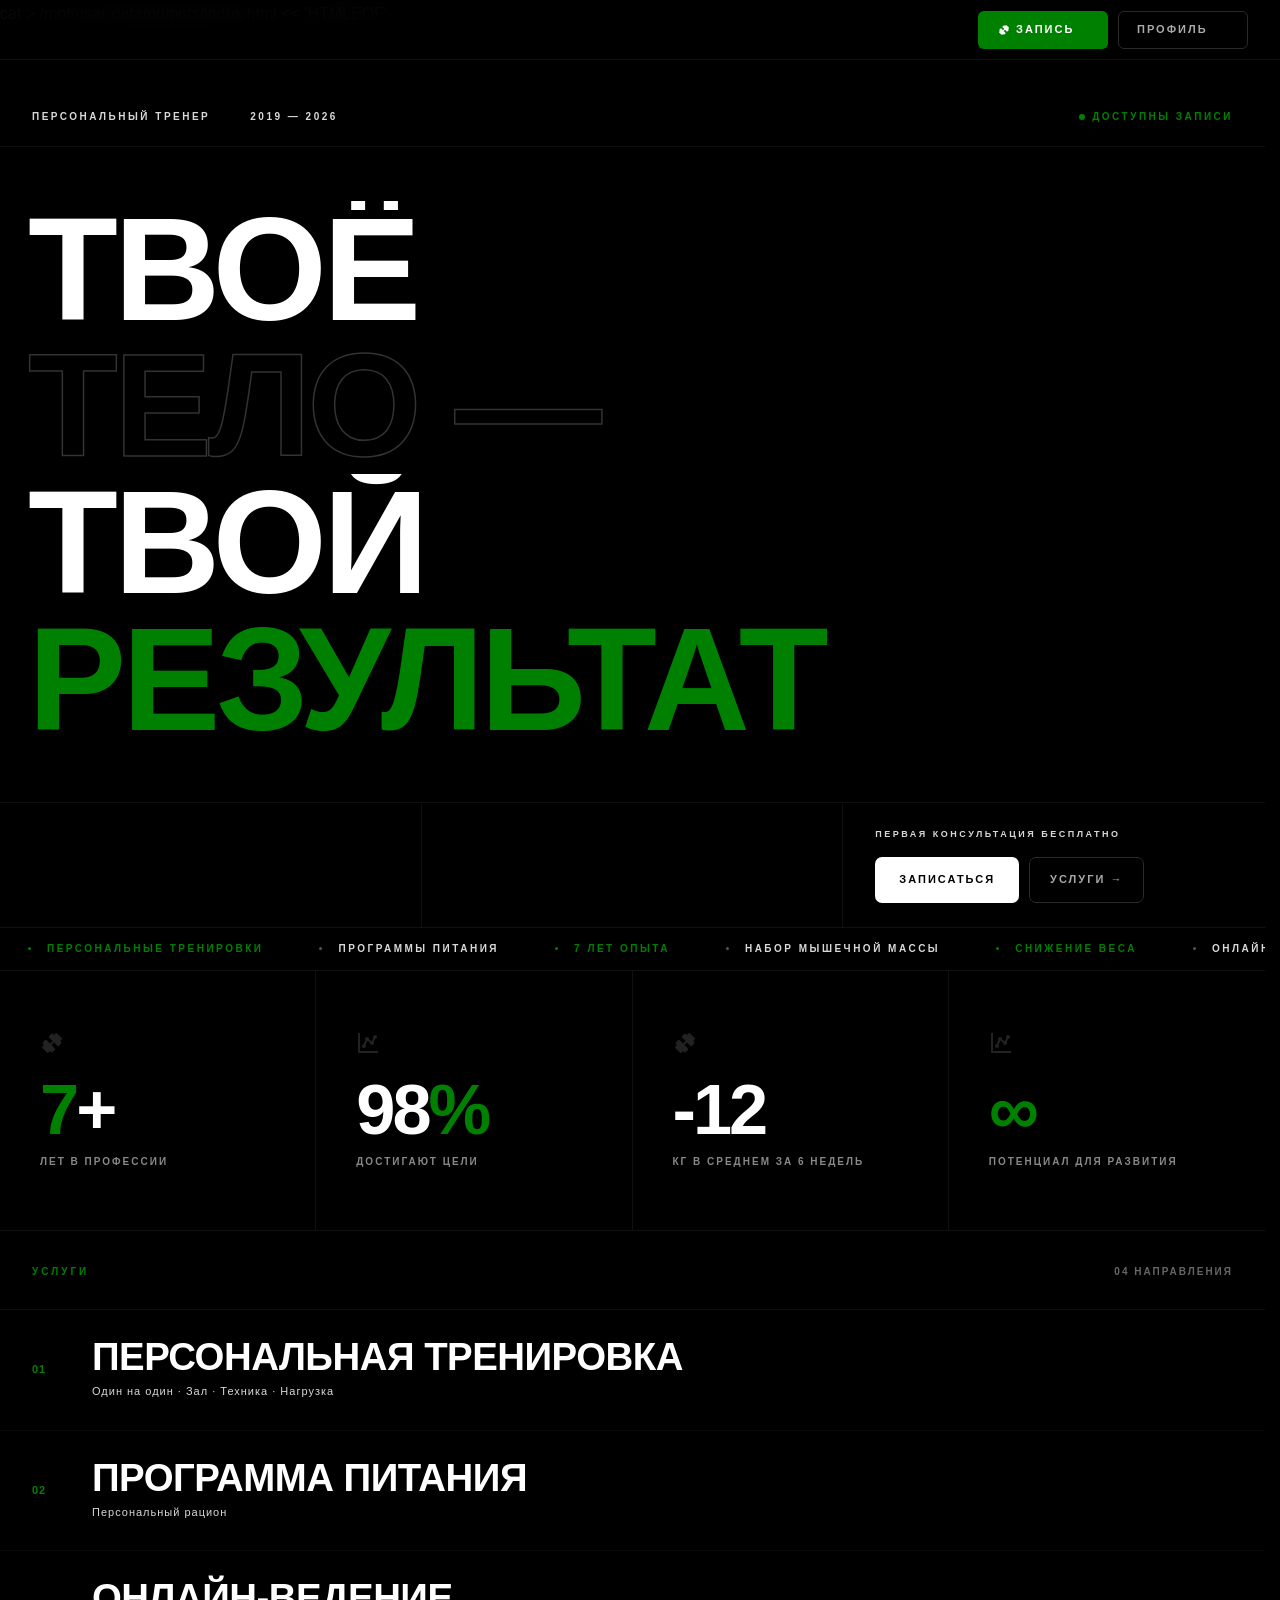
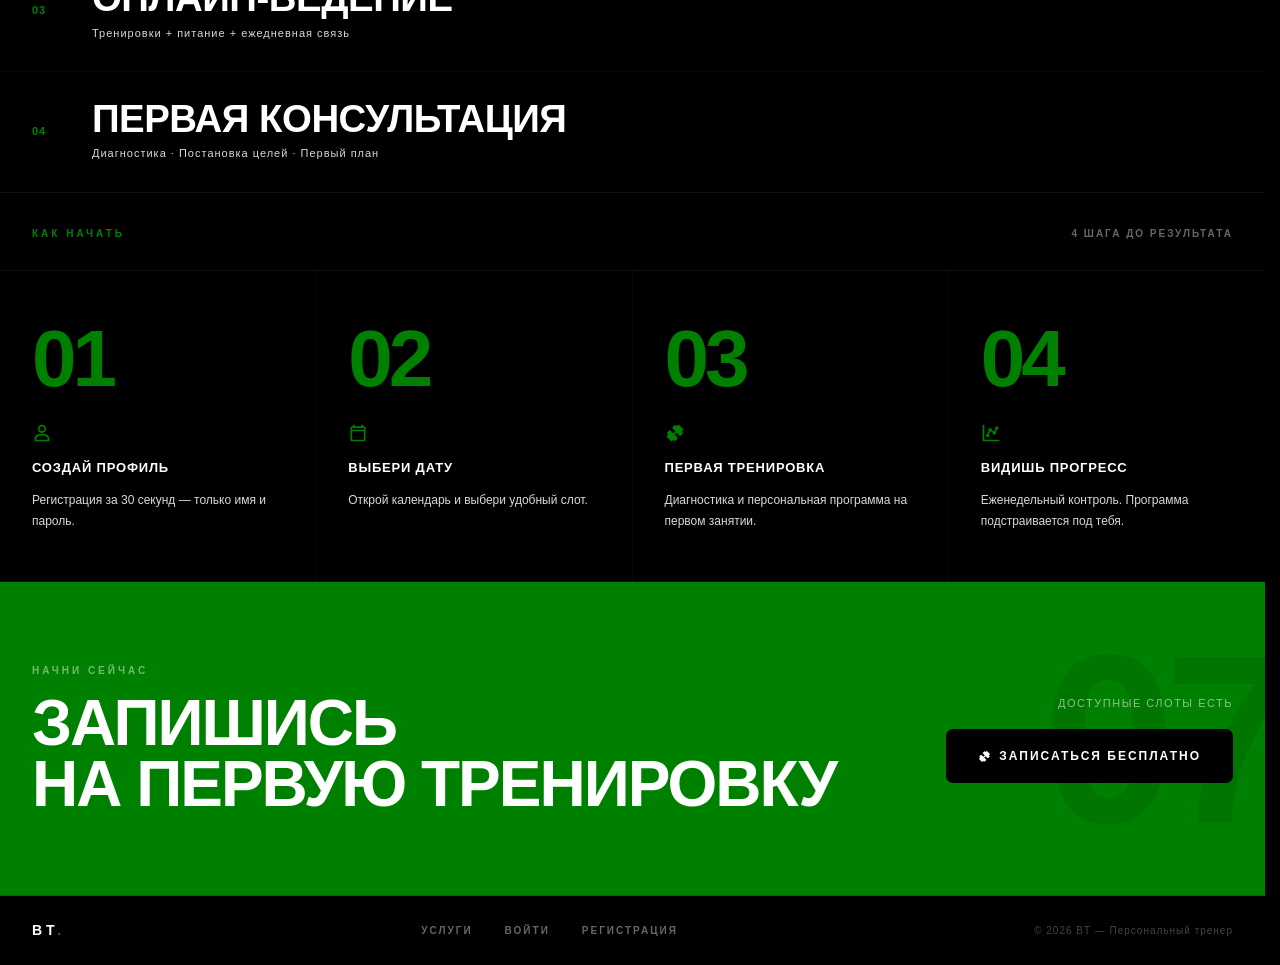
==== index.html @ 04f4135c "Add files via upload" ====
cat > /mnt/user-data/outputs/index.html << 'HTMLEOF'
<!DOCTYPE html>
<html lang="ru">
<head>
  <meta charset="UTF-8">
  <meta name="viewport" content="width=device-width, initial-scale=1.0">
  <title>BT — Персональный тренер</title>
  <link rel="stylesheet" href="./stylesmain.css">
  <style>
    *, *::before, *::after { box-sizing: border-box; margin: 0; padding: 0; }
    html { scroll-behavior: smooth; }
    body { background: #000; color: #fff; font-family: 'Heebo', sans-serif; overflow-x: hidden; cursor: default; }

    .rv { opacity: 0; transform: translateY(24px); transition: opacity .8s cubic-bezier(.16,1,.3,1), transform .8s cubic-bezier(.16,1,.3,1); }
    .rv.up { transform: translateY(0); opacity: 1; }
    .rv-d1 { transition-delay: .08s; } .rv-d2 { transition-delay: .16s; }
    .rv-d3 { transition-delay: .24s; } .rv-d4 { transition-delay: .32s; }
    .rv-d5 { transition-delay: .40s; }

    /* HEADER */
    .hdr { position: fixed; inset: 0 0 auto; z-index: 900; height: 60px; display: flex; align-items: center; justify-content: space-between; padding: 0 32px; border-bottom: 1px solid #111; background: rgba(0,0,0,.94); backdrop-filter: blur(20px); -webkit-backdrop-filter: blur(20px); }
    .hdr-logo img { display: block; }
    .hdr-logo-text { font-size: 17px; font-weight: 700; letter-spacing: 5px; text-transform: uppercase; color: #fff; }
    .hdr-logo-text span { color: #008000; }
    .hdr-right { display: flex; align-items: center; gap: 10px; }

    .header-record-button { display: inline-flex; align-items: center; gap: 6px; background: #008000; color: #fff; border: none; border-radius: 6px; padding: 0 20px; height: 38px; font-family: inherit; font-size: 11px; font-weight: 700; letter-spacing: 2px; text-transform: uppercase; cursor: pointer; transition: background .18s; }
    .header-record-button:hover { background: #005f00; }

    .header-profile-button { display: inline-flex; align-items: center; background: transparent; color: #aaa; border: 1px solid #2a2a2a; border-radius: 6px; padding: 0 18px; height: 38px; font-family: inherit; font-size: 11px; font-weight: 700; letter-spacing: 2px; text-transform: uppercase; cursor: pointer; transition: color .18s, border-color .18s; }
    .header-profile-button:hover { color: #fff; border-color: #555; }

    .auth-name { font-size: 11px; font-weight: 700; letter-spacing: 1.5px; text-transform: uppercase; color: #888; }

    /* HERO */
    .hero { min-height: 100vh; padding-top: 60px; display: flex; flex-direction: column; border-bottom: 1px solid #111; }
    .hero-meta { display: flex; justify-content: space-between; align-items: center; padding: 20px 32px; border-bottom: 1px solid #0e0e0e; }
    .hero-meta-left { display: flex; gap: 40px; }
    .meta-item { font-size: 10px; font-weight: 700; letter-spacing: 2.5px; text-transform: uppercase; color: #d8d8d8; }
    .meta-item.live { color: #008000; display: flex; align-items: center; gap: 7px; }
    .meta-item.live::before { content: ''; width: 6px; height: 6px; border-radius: 50%; background: #008000; animation: blink 2s infinite; }
    @keyframes blink { 0%,100%{opacity:1} 50%{opacity:.2} }

    .hero-title-block { flex: 1; display: flex; flex-direction: column; justify-content: center; padding: 0 28px; }
    .hero-title { font-size: clamp(64px, 11.5vw, 168px); font-weight: 700; text-transform: uppercase; line-height: .93; letter-spacing: -4px; }
    .hero-title .line { display: block; overflow: hidden; }
    .hero-title .word { display: inline-block; animation: slideUp .9s cubic-bezier(.16,1,.3,1) both; }
    .hero-title .word-2 { animation-delay: .08s; } .hero-title .word-3 { animation-delay: .16s; } .hero-title .word-4 { animation-delay: .24s; }
    @keyframes slideUp { from{transform:translateY(110%);opacity:0} to{transform:translateY(0);opacity:1} }
    .hero-title .green { color: #008000; }
    .hero-title .outline { -webkit-text-stroke: 1.5px #333; color: transparent; }

    .hero-bottom { display: grid; grid-template-columns: 1fr 1fr 1fr; border-top: 1px solid #0e0e0e; }
    .hb-cell { padding: 24px 32px; border-right: 1px solid #0e0e0e; }
    .hb-cell:last-child { border-right: none; }
    .hb-label { font-size: 9px; font-weight: 700; letter-spacing: 2.5px; text-transform: uppercase; color: #d8d8d8; margin-bottom: 8px; }
    .hb-value { font-size: 28px; font-weight: 700; color: #fff; letter-spacing: -1px; line-height: 1; }
    .hb-value.g { color: #008000; }
    .hb-cta { display: flex; align-items: center; gap: 10px; }
    .btn-big { display: inline-flex; align-items: center; gap: 8px; background: #fff; color: #000; border: none; border-radius: 7px; padding: 0 24px; height: 46px; font-family: inherit; font-size: 11px; font-weight: 700; letter-spacing: 2px; text-transform: uppercase; cursor: pointer; transition: background .15s, transform .15s; white-space: nowrap; }
    .btn-big:hover { background: #d8d8d8; transform: translateY(-2px); }
    .btn-ghost-sm { display: inline-flex; align-items: center; background: transparent; color: #aaa; border: 1px solid #2a2a2a; border-radius: 7px; padding: 0 20px; height: 46px; font-family: inherit; font-size: 11px; font-weight: 700; letter-spacing: 2px; text-transform: uppercase; cursor: pointer; transition: color .15s, border-color .15s; white-space: nowrap; }
    .btn-ghost-sm:hover { color: #fff; border-color: #555; }

    /* TICKER */
    .ticker { border-bottom: 1px solid #111; overflow: hidden; padding: 12px 0; background: #000; }
    .ticker-track { display: flex; width: max-content; animation: scroll 30s linear infinite; }
    @keyframes scroll { to { transform: translateX(-50%); } }
    .t-item { display: flex; align-items: center; gap: 16px; padding: 0 28px; font-size: 10px; font-weight: 700; letter-spacing: 2.5px; text-transform: uppercase; color: #d8d8d8; white-space: nowrap; }
    .t-item.hi { color: #008000; }
    .t-sep { width: 3px; height: 3px; border-radius: 50%; background: #555; }
    .t-item.hi .t-sep { background: #008000; }

    /* STATS */
    .stats-band { display: grid; grid-template-columns: repeat(4, 1fr); border-bottom: 1px solid #111; }
    .stat-cell { padding: 60px 40px; border-right: 1px solid #111; position: relative; overflow: hidden; transition: background .3s; }
    .stat-cell:last-child { border-right: none; }
    .stat-cell:hover { background: #060606; }
    .stat-cell::after { content: ''; position: absolute; bottom: 0; left: 0; right: 0; height: 2px; background: #008000; transform: scaleX(0); transform-origin: left; transition: transform .4s cubic-bezier(.16,1,.3,1); }
    .stat-cell:hover::after { transform: scaleX(1); }
    .s-icon { color: #222; margin-bottom: 20px; transition: color .3s; }
    .stat-cell:hover .s-icon { color: #008000; }
    .s-num { font-size: clamp(52px, 5.5vw, 80px); font-weight: 700; color: #fff; line-height: 1; letter-spacing: -3px; margin-bottom: 8px; }
    .s-num .g { color: #008000; }
    /* ФИХ: было #2a2a2a — невидимо на чёрном */
    .s-label { font-size: 10px; font-weight: 700; letter-spacing: 2px; text-transform: uppercase; color: #888; }

    /* SERVICES */
    .svc-section { border-bottom: 1px solid #111; }
    .svc-header { display: flex; justify-content: space-between; align-items: center; padding: 32px 32px 28px; border-bottom: 1px solid #0e0e0e; }
    .label-tag { font-size: 10px; font-weight: 700; letter-spacing: 3px; text-transform: uppercase; color: #008000; }
    /* ФИХ: было #1e1e1e — невидимо */
    .label-count { font-size: 10px; font-weight: 700; letter-spacing: 2px; text-transform: uppercase; color: #666; }

    .svc-row { display: grid; grid-template-columns: 60px 1fr auto; align-items: center; padding: 0 32px; border-bottom: 1px solid #080808; cursor: default; transition: background .2s; position: relative; overflow: hidden; }
    .svc-row::before { content: ''; position: absolute; left: 0; top: 0; bottom: 0; width: 2px; background: #008000; transform: scaleY(0); transition: transform .3s cubic-bezier(.16,1,.3,1); }
    .svc-row:hover { background: #050505; }
    .svc-row:hover::before { transform: scaleY(1); }
    .svc-row:last-child { border-bottom: none; }
    .svc-n { font-size: 11px; font-weight: 700; color: #008000; letter-spacing: 1px; padding: 28px 0; }
    .svc-title-wrap { padding: 28px 32px 28px 0; }
    .svc-title { font-size: clamp(22px, 3vw, 42px); font-weight: 700; text-transform: uppercase; letter-spacing: -0.5px; line-height: 1; margin-bottom: 6px; transition: color .2s; color: #fff; }
    .svc-row:hover .svc-title { color: #fff; }
    .svc-sub { font-size: 11px; color: #d8d8d8; letter-spacing: 1px; }
    .svc-price-col { text-align: right; white-space: nowrap; }
    .svc-price-val { font-size: 18px; font-weight: 700; color: #fff; letter-spacing: -0.5px; display: block; margin-bottom: 3px; }
    /* ФИХ: было #252525 — невидимо */
    .svc-price-per { font-size: 10px; color: #666; letter-spacing: 1px; text-transform: uppercase; }

    /* PROGRESS */
    .prog-section { display: grid; grid-template-columns: 1fr 1fr; border-bottom: 1px solid #111; min-height: 480px; }
    .prog-left { padding: 64px 32px; border-right: 1px solid #111; display: flex; flex-direction: column; justify-content: space-between; }
    .prog-right { padding: 64px 32px; display: flex; flex-direction: column; justify-content: center; }
    .big-h { font-size: clamp(48px, 6vw, 90px); font-weight: 700; text-transform: uppercase; line-height: .95; letter-spacing: -3px; }
    .big-h .g { color: #008000; }
    /* ФИХ: было #2e2e2e — невидимо */
    .prog-desc { font-size: 12px; color: #888; line-height: 1.9; max-width: 300px; letter-spacing: .3px; }
    .pbar { padding: 18px 0; border-bottom: 1px solid #0e0e0e; }
    .pbar:first-child { border-top: 1px solid #0e0e0e; }
    .pbar-top { display: flex; justify-content: space-between; align-items: baseline; margin-bottom: 10px; }
    /* ФИХ: было #333 — почти невидимо */
    .pbar-name { font-size: 11px; font-weight: 700; text-transform: uppercase; letter-spacing: 1.5px; color: #aaa; }
    .pbar-pct { font-size: 13px; font-weight: 700; color: #008000; letter-spacing: -0.5px; }
    .pbar-track { height: 2px; background: #1a1a1a; }
    .pbar-fill { height: 100%; width: 0; background: #008000; transition: width 1.6s cubic-bezier(.16,1,.3,1); }

    /* PROCESS */
    .proc-section { border-bottom: 1px solid #111; }
    .proc-header { padding: 32px 32px 28px; border-bottom: 1px solid #0e0e0e; display: flex; justify-content: space-between; align-items: center; }
    .proc-steps { display: grid; grid-template-columns: repeat(4, 1fr); }
    .proc-cell { padding: 48px 32px; border-right: 1px solid #080808; position: relative; transition: background .25s; }
    .proc-cell:last-child { border-right: none; }
    .proc-cell:hover { background: #050505; }
    .proc-cell::before { content: ''; position: absolute; top: 0; left: 0; right: 0; height: 2px; background: #008000; transform: scaleX(0); transform-origin: left; transition: transform .3s; }
    .proc-cell:hover::before { transform: scaleX(1); }
    .proc-n { font-size: 80px; font-weight: 700; color: #008000; line-height: 1; letter-spacing: -4px; margin-bottom: 24px; transition: color .3s; }
    .proc-cell:hover .proc-n { color: #111; }
    .proc-ico { color: #008000; margin-bottom: 14px; }
    .proc-name { font-size: 13px; font-weight: 700; text-transform: uppercase; letter-spacing: .8px; margin-bottom: 10px; color: #fff; }
    /* ФИХ: было #d8d8d8 — оставляем, это нормально */
    .proc-desc { font-size: 12px; color: #d8d8d8; line-height: 1.8; }

    /* CTA */
    .cta-band { background: #008000; padding: 80px 32px; display: flex; align-items: center; justify-content: space-between; gap: 40px; border-bottom: 1px solid #006800; position: relative; overflow: hidden; }
    .cta-band::before { content: '07'; position: absolute; right: -20px; top: 50%; transform: translateY(-50%); font-size: 240px; font-weight: 700; color: rgba(0,0,0,.08); letter-spacing: -12px; line-height: 1; pointer-events: none; user-select: none; }
    .cta-tag { font-size: 10px; font-weight: 700; letter-spacing: 3px; text-transform: uppercase; color: rgba(255,255,255,.45); margin-bottom: 14px; }
    .cta-h { font-size: clamp(36px, 5vw, 68px); font-weight: 700; text-transform: uppercase; line-height: .95; letter-spacing: -2px; color: #fff; }
    .cta-right-area { display: flex; flex-direction: column; align-items: flex-end; gap: 16px; flex-shrink: 0; position: relative; z-index: 1; }
    .cta-note { font-size: 11px; color: rgba(255,255,255,.55); text-transform: uppercase; letter-spacing: 1.5px; }
    .btn-cta { display: inline-flex; align-items: center; gap: 8px; background: #000; color: #fff; border: none; border-radius: 7px; padding: 0 32px; height: 54px; font-family: inherit; font-size: 12px; font-weight: 700; letter-spacing: 2px; text-transform: uppercase; cursor: pointer; transition: background .18s, transform .15s; white-space: nowrap; }
    .btn-cta:hover { background: #111; transform: translateY(-2px); }

    /* FOOTER */
    .footer { display: flex; align-items: center; justify-content: space-between; padding: 22px 32px; }
    .footer-logo { font-size: 14px; font-weight: 700; letter-spacing: 4px; text-transform: uppercase; color: #fff; }
    .footer-logo span { color: #008000; }
    .footer-links { display: flex; gap: 32px; }
    /* ФИХ: было #1e1e1e — невидимо */
    .footer-links a { font-size: 10px; font-weight: 700; letter-spacing: 2px; text-transform: uppercase; color: #666; text-decoration: none; transition: color .18s; }
    .footer-links a:hover { color: #fff; }
    /* ФИХ: было #1a1a1a — невидимо */
    .footer-copy { font-size: 10px; color: #444; letter-spacing: 1px; }

    /* RESPONSIVE */
    @media (max-width: 900px) {
      .hero-title { letter-spacing: -2px; }
      .stats-band { grid-template-columns: 1fr 1fr; }
      .stat-cell:nth-child(2) { border-right: none; }
      .stat-cell:nth-child(3) { border-top: 1px solid #111; }
      .stat-cell:nth-child(4) { border-top: 1px solid #111; border-right: none; }
      .prog-section { grid-template-columns: 1fr; }
      .prog-left { border-right: none; border-bottom: 1px solid #111; }
      .proc-steps { grid-template-columns: 1fr 1fr; }
      .proc-cell:nth-child(2) { border-right: none; }
      .proc-cell:nth-child(3) { border-top: 1px solid #080808; }
      .proc-cell:nth-child(4) { border-top: 1px solid #080808; border-right: none; }
      .cta-band { flex-direction: column; align-items: flex-start; }
      .cta-right-area { align-items: flex-start; }
      .hero-bottom { grid-template-columns: 1fr 1fr; }
      .hb-cell:nth-child(3) { grid-column: 1/-1; border-top: 1px solid #0e0e0e; border-right: none; }
    }
    @media (max-width: 580px) {
      .hdr { padding: 0 16px; }
      .hero-meta { padding: 14px 16px; }
      .hero-meta-left { gap: 16px; }
      .hero-title-block { padding: 0 16px; }
      .hb-cell { padding: 20px 16px; }
      .stats-band { grid-template-columns: 1fr 1fr; }
      .svc-header, .proc-header { padding: 20px 16px; }
      .svc-row { padding: 0 16px; }
      .svc-price-col { display: none; }
      .proc-steps { grid-template-columns: 1fr; }
      .proc-cell { border-right: none; border-top: 1px solid #080808; }
      .cta-band { padding: 48px 16px; }
      .footer { flex-direction: column; gap: 16px; text-align: center; padding: 20px 16px; }
      .footer-links { display: none; }
    }
  </style>
</head>
<body>

  <!-- ШАПКА -->
  <header class="hdr">
    <a class="hdr-logo" href="/">
      <img src="./images/Header-logo-bt.png.png" alt="BT" width="120" height="22" loading="lazy"
        onerror="this.style.display='none';this.nextSibling.style.display='block'">
      <span class="hdr-logo-text" style="display:none">BT<span>.</span></span>
    </a>
    <div class="hdr-right">
      <button class="header-record-button" type="button">
        <svg xmlns="http://www.w3.org/2000/svg" width="12" height="12" fill="currentColor" viewBox="0 0 24 24">
          <path d="M16.91 2.29a.996.996 0 0 0-1.41 0l-1.59 1.59-1.09-1.09a.996.996 0 0 0-1.41 0l-2.3 2.3c-.19.19-.29.44-.29.71s.11.52.29.71L12.6 10l-2.59 2.59L6.52 9.1a.996.996 0 0 0-1.41 0l-2.3 2.3a.996.996 0 0 0 0 1.41L3.9 13.9l-1.59 1.59a.996.996 0 0 0 0 1.41l4.8 4.8c.2.2.45.29.71.29s.51-.1.71-.29l1.59-1.59 1.09 1.09c.2.2.45.29.71.29s.51-.1.71-.29l2.3-2.3c.19-.19.29-.44.29-.71s-.11-.52-.29-.71l-3.49-3.49 2.59-2.59 3.49 3.49c.2.2.45.29.71.29s.51-.1.71-.29l2.3-2.3a.996.996 0 0 0 0-1.41l-1.09-1.09 1.59-1.59a.996.996 0 0 0 0-1.41l-4.8-4.8Z"/>
        </svg>
        Запись
      </button>
      <div id="authArea"></div>
    </div>
  </header>

  <!-- HERO -->
  <section class="hero">
    <div class="hero-meta">
      <div class="hero-meta-left">
        <div class="meta-item">Персональный тренер</div>
        <div class="meta-item">2019 — 2026</div>
      </div>
      <div class="meta-item live">Доступны записи</div>
    </div>
    <div class="hero-title-block">
      <h1 class="hero-title">
        <span class="line"><span class="word">Твоё</span></span>
        <span class="line"><span class="word word-2 outline">тело —</span></span>
        <span class="line"><span class="word word-3">твой</span></span>
        <span class="line"><span class="word word-4 green">результат</span></span>
      </h1>
    </div>
    <div class="hero-bottom">
      <div class="hb-cell rv rv-d1">
        <div class="hb-label"></div>
        <div class="hb-value g"></div>
      </div>
      <div class="hb-cell rv rv-d2">
        <div class="hb-label"></div>
        <div class="hb-value"></div>
      </div>
      <div class="hb-cell rv rv-d3">
        <div class="hb-label hb-cta" style="margin-bottom:14px">Первая консультация бесплатно</div>
        <div class="hb-cta">
          <button class="btn-big" onclick="document.querySelector('.header-record-button').click()">Записаться</button>
          <button class="btn-ghost-sm" onclick="document.getElementById('svc').scrollIntoView({behavior:'smooth'})">Услуги →</button>
        </div>
      </div>
    </div>
  </section>

  <!-- TICKER -->
  <div class="ticker">
    <div class="ticker-track">
      <div class="t-item hi"><span class="t-sep"></span>Персональные тренировки</div>
      <div class="t-item"><span class="t-sep"></span>Программы питания</div>
      <div class="t-item hi"><span class="t-sep"></span>7 лет опыта</div>
      <div class="t-item"><span class="t-sep"></span>Набор мышечной массы</div>
      <div class="t-item hi"><span class="t-sep"></span>Снижение веса</div>
      <div class="t-item"><span class="t-sep"></span>Онлайн-ведение</div>
      <div class="t-item hi"><span class="t-sep"></span>300+ клиентов</div>
      <div class="t-item"><span class="t-sep"></span>Силовые тренировки</div>
      <div class="t-item hi"><span class="t-sep"></span>Кардио</div>
      <div class="t-item"><span class="t-sep"></span>Контроль питания</div>
      <div class="t-item hi"><span class="t-sep"></span>Персональные тренировки</div>
      <div class="t-item"><span class="t-sep"></span>Программы питания</div>
      <div class="t-item hi"><span class="t-sep"></span>7 лет опыта</div>
      <div class="t-item"><span class="t-sep"></span>Набор мышечной массы</div>
      <div class="t-item hi"><span class="t-sep"></span>Снижение веса</div>
      <div class="t-item"><span class="t-sep"></span>Онлайн-ведение</div>
      <div class="t-item hi"><span class="t-sep"></span>300+ клиентов</div>
      <div class="t-item"><span class="t-sep"></span>Силовые тренировки</div>
      <div class="t-item hi"><span class="t-sep"></span>Кардио</div>
      <div class="t-item"><span class="t-sep"></span>Контроль питания</div>
    </div>
  </div>

  <!-- СТАТИСТИКА -->
  <div class="stats-band">
    <div class="stat-cell rv rv-d1">
      <div class="s-icon">
        <svg xmlns="http://www.w3.org/2000/svg" width="24" height="24" fill="currentColor" viewBox="0 0 24 24">
          <path d="M16.91 2.29a.996.996 0 0 0-1.41 0l-1.59 1.59-1.09-1.09a.996.996 0 0 0-1.41 0l-2.3 2.3c-.19.19-.29.44-.29.71s.11.52.29.71L12.6 10l-2.59 2.59L6.52 9.1a.996.996 0 0 0-1.41 0l-2.3 2.3a.996.996 0 0 0 0 1.41L3.9 13.9l-1.59 1.59a.996.996 0 0 0 0 1.41l4.8 4.8c.2.2.45.29.71.29s.51-.1.71-.29l1.59-1.59 1.09 1.09c.2.2.45.29.71.29s.51-.1.71-.29l2.3-2.3c.19-.19.29-.44.29-.71s-.11-.52-.29-.71l-3.49-3.49 2.59-2.59 3.49 3.49c.2.2.45.29.71.29s.51-.1.71-.29l2.3-2.3a.996.996 0 0 0 0-1.41l-1.09-1.09 1.59-1.59a.996.996 0 0 0 0-1.41l-4.8-4.8Z"/>
        </svg>
      </div>
      <div class="s-num"><span class="g">7</span>+</div>
      <div class="s-label">Лет в профессии</div>
    </div>
    <div class="stat-cell rv rv-d2">
      <div class="s-icon">
        <svg xmlns="http://www.w3.org/2000/svg" width="24" height="24" fill="currentColor" viewBox="0 0 24 24">
          <path d="M4 2H2v19c0 .55.45 1 1 1h19v-2H4z"/><path d="M8 17c1.1 0 2-.9 2-2 0-.47-.17-.9-.45-1.25l1.62-3.77c.19-.02.38-.06.56-.12l2.31 1.84c-.01.1-.03.19-.03.3 0 1.1.9 2 2 2s2-.9 2-2c0-.41-.12-.78-.33-1.1l1.46-2.91c1.04-.07 1.88-.93 1.88-1.99s-.9-2-2-2-2 .9-2 2c0 .41.12.78.33 1.1l-1.46 2.91c-.21.01-.41.05-.6.13L12.98 8.3c.01-.1.03-.19.03-.3 0-1.1-.9-2-2-2s-2 .9-2 2c0 .42.13.81.36 1.13l-1.67 3.9c-.95.15-1.68.97-1.68 1.97 0 1.1.9 2 2 2Z"/>
        </svg>
      </div>
      <div class="s-num">98<span class="g">%</span></div>
      <div class="s-label">достигают цели</div>
    </div>
    <div class="stat-cell rv rv-d3">
      <div class="s-icon">
        <svg xmlns="http://www.w3.org/2000/svg" width="24" height="24" fill="currentColor" viewBox="0 0 24 24">
          <path d="M16.91 2.29a.996.996 0 0 0-1.41 0l-1.59 1.59-1.09-1.09a.996.996 0 0 0-1.41 0l-2.3 2.3c-.19.19-.29.44-.29.71s.11.52.29.71L12.6 10l-2.59 2.59L6.52 9.1a.996.996 0 0 0-1.41 0l-2.3 2.3a.996.996 0 0 0 0 1.41L3.9 13.9l-1.59 1.59a.996.996 0 0 0 0 1.41l4.8 4.8c.2.2.45.29.71.29s.51-.1.71-.29l1.59-1.59 1.09 1.09c.2.2.45.29.71.29s.51-.1.71-.29l2.3-2.3c.19-.19.29-.44.29-.71s-.11-.52-.29-.71l-3.49-3.49 2.59-2.59 3.49 3.49c.2.2.45.29.71.29s.51-.1.71-.29l2.3-2.3a.996.996 0 0 0 0-1.41l-1.09-1.09 1.59-1.59a.996.996 0 0 0 0-1.41l-4.8-4.8Z"/>
        </svg>
      </div>
      <div class="s-num">-12<span class="g"></span></div>
      <div class="s-label">кг в среднем за 6 недель</div>
    </div>
    <div class="stat-cell rv rv-d4">
      <div class="s-icon">
        <svg xmlns="http://www.w3.org/2000/svg" width="24" height="24" fill="currentColor" viewBox="0 0 24 24">
          <path d="M4 2H2v19c0 .55.45 1 1 1h19v-2H4z"/><path d="M8 17c1.1 0 2-.9 2-2 0-.47-.17-.9-.45-1.25l1.62-3.77c.19-.02.38-.06.56-.12l2.31 1.84c-.01.1-.03.19-.03.3 0 1.1.9 2 2 2s2-.9 2-2c0-.41-.12-.78-.33-1.1l1.46-2.91c1.04-.07 1.88-.93 1.88-1.99s-.9-2-2-2-2 .9-2 2c0 .41.12.78.33 1.1l-1.46 2.91c-.21.01-.41.05-.6.13L12.98 8.3c.01-.1.03-.19.03-.3 0-1.1-.9-2-2-2s-2 .9-2 2c0 .42.13.81.36 1.13l-1.67 3.9c-.95.15-1.68.97-1.68 1.97 0 1.1.9 2 2 2Z"/>
        </svg>
      </div>
      <div class="s-num"><span class="g">∞</span></div>
      <div class="s-label">потенциал для развития</div>
    </div>
  </div>

  <!-- УСЛУГИ -->
  <section class="svc-section" id="svc">
    <div class="svc-header">
      <div class="label-tag">Услуги</div>
      <div class="label-count">04 направления</div>
    </div>
    <div class="svc-row rv rv-d1">
      <div class="svc-n">01</div>
      <div class="svc-title-wrap">
        <div class="svc-title">Персональная тренировка</div>
        <div class="svc-sub">Один на один · Зал · Техника · Нагрузка</div>
      </div>
      <div class="svc-price-col">
        <span class="svc-price-val"></span>
        <span class="svc-price-per"></span>
      </div>
    </div>
    <div class="svc-row rv rv-d2">
      <div class="svc-n">02</div>
      <div class="svc-title-wrap">
        <div class="svc-title">Программа питания</div>
        <div class="svc-sub">Персональный рацион</div>
      </div>
      <div class="svc-price-col">
        <span class="svc-price-val"></span>
        <span class="svc-price-per"></span>
      </div>
    </div>
    <div class="svc-row rv rv-d3">
      <div class="svc-n">03</div>
      <div class="svc-title-wrap">
        <div class="svc-title">Онлайн-ведение</div>
        <div class="svc-sub">Тренировки + питание + ежедневная связь</div>
      </div>
      <div class="svc-price-col">
        <span class="svc-price-val"></span>
        <span class="svc-price-per"></span>
      </div>
    </div>
    <div class="svc-row rv rv-d4">
      <div class="svc-n">04</div>
      <div class="svc-title-wrap">
        <div class="svc-title">Первая консультация</div>
        <div class="svc-sub">Диагностика · Постановка целей · Первый план</div>
      </div>
      <div class="svc-price-col">
        <span class="svc-price-val" style="color:#008000"></span>
        <span class="svc-price-per"></span>
      </div>
    </div>
  </section>

  <!-- ПРОЦЕСС -->
  <section class="proc-section">
    <div class="proc-header">
      <div class="label-tag">Как начать</div>
      <div class="label-count">4 шага до результата</div>
    </div>
    <div class="proc-steps">
      <div class="proc-cell rv rv-d1">
        <div class="proc-n">01</div>
        <div class="proc-ico">
          <svg xmlns="http://www.w3.org/2000/svg" width="20" height="20" fill="currentColor" viewBox="0 0 24 24">
            <path d="M12 12c2.76 0 5-2.24 5-5s-2.24-5-5-5-5 2.24-5 5 2.24 5 5 5m0-8c1.65 0 3 1.35 3 3s-1.35 3-3 3-3-1.35-3-3 1.35-3 3-3M4 22h16c.55 0 1-.45 1-1v-1c0-3.86-3.14-7-7-7h-4c-3.86 0-7 3.14-7 7v1c0 .55.45 1 1 1m6-7h4c2.76 0 5 2.24 5 5H5c0-2.76 2.24-5 5-5"/>
          </svg>
        </div>
        <div class="proc-name">Создай профиль</div>
        <div class="proc-desc">Регистрация за 30 секунд — только имя и пароль.</div>
      </div>
      <div class="proc-cell rv rv-d2">
        <div class="proc-n">02</div>
        <div class="proc-ico">
          <svg xmlns="http://www.w3.org/2000/svg" width="20" height="20" fill="currentColor" viewBox="0 0 24 24">
            <path d="M19 4h-1V2h-2v2H8V2H6v2H5C3.9 4 3 4.9 3 6v14c0 1.1.9 2 2 2h14c1.1 0 2-.9 2-2V6c0-1.1-.9-2-2-2m0 16H5V10h14zm0-12H5V6h14z"/>
          </svg>
        </div>
        <div class="proc-name">Выбери дату</div>
        <div class="proc-desc">Открой календарь и выбери удобный слот.</div>
      </div>
      <div class="proc-cell rv rv-d3">
        <div class="proc-n">03</div>
        <div class="proc-ico">
          <svg xmlns="http://www.w3.org/2000/svg" width="20" height="20" fill="currentColor" viewBox="0 0 24 24">
            <path d="M16.91 2.29a.996.996 0 0 0-1.41 0l-1.59 1.59-1.09-1.09a.996.996 0 0 0-1.41 0l-2.3 2.3c-.19.19-.29.44-.29.71s.11.52.29.71L12.6 10l-2.59 2.59L6.52 9.1a.996.996 0 0 0-1.41 0l-2.3 2.3a.996.996 0 0 0 0 1.41L3.9 13.9l-1.59 1.59a.996.996 0 0 0 0 1.41l4.8 4.8c.2.2.45.29.71.29s.51-.1.71-.29l1.59-1.59 1.09 1.09c.2.2.45.29.71.29s.51-.1.71-.29l2.3-2.3c.19-.19.29-.44.29-.71s-.11-.52-.29-.71l-3.49-3.49 2.59-2.59 3.49 3.49c.2.2.45.29.71.29s.51-.1.71-.29l2.3-2.3a.996.996 0 0 0 0-1.41l-1.09-1.09 1.59-1.59a.996.996 0 0 0 0-1.41l-4.8-4.8Z"/>
          </svg>
        </div>
        <div class="proc-name">Первая тренировка</div>
        <div class="proc-desc">Диагностика и персональная программа на первом занятии.</div>
      </div>
      <div class="proc-cell rv rv-d4">
        <div class="proc-n">04</div>
        <div class="proc-ico">
          <svg xmlns="http://www.w3.org/2000/svg" width="20" height="20" fill="currentColor" viewBox="0 0 24 24">
            <path d="M4 2H2v19c0 .55.45 1 1 1h19v-2H4z"/><path d="M8 17c1.1 0 2-.9 2-2 0-.47-.17-.9-.45-1.25l1.62-3.77c.19-.02.38-.06.56-.12l2.31 1.84c-.01.1-.03.19-.03.3 0 1.1.9 2 2 2s2-.9 2-2c0-.41-.12-.78-.33-1.1l1.46-2.91c1.04-.07 1.88-.93 1.88-1.99s-.9-2-2-2-2 .9-2 2c0 .41.12.78.33 1.1l-1.46 2.91c-.21.01-.41.05-.6.13L12.98 8.3c.01-.1.03-.19.03-.3 0-1.1-.9-2-2-2s-2 .9-2 2c0 .42.13.81.36 1.13l-1.67 3.9c-.95.15-1.68.97-1.68 1.97 0 1.1.9 2 2 2Z"/>
          </svg>
        </div>
        <div class="proc-name">Видишь прогресс</div>
        <div class="proc-desc">Еженедельный контроль. Программа подстраивается под тебя.</div>
      </div>
    </div>
  </section>

  <!-- CTA -->
  <div class="cta-band rv">
    <div class="cta-left-text">
      <div class="cta-tag">Начни сейчас</div>
      <h2 class="cta-h">Запишись<br>на первую тренировку</h2>
    </div>
    <div class="cta-right-area">
      <div class="cta-note">Доступные слоты есть</div>
      <button class="btn-cta" onclick="document.querySelector('.header-record-button').click()">
        <svg xmlns="http://www.w3.org/2000/svg" width="13" height="13" fill="currentColor" viewBox="0 0 24 24">
          <path d="M16.91 2.29a.996.996 0 0 0-1.41 0l-1.59 1.59-1.09-1.09a.996.996 0 0 0-1.41 0l-2.3 2.3c-.19.19-.29.44-.29.71s.11.52.29.71L12.6 10l-2.59 2.59L6.52 9.1a.996.996 0 0 0-1.41 0l-2.3 2.3a.996.996 0 0 0 0 1.41L3.9 13.9l-1.59 1.59a.996.996 0 0 0 0 1.41l4.8 4.8c.2.2.45.29.71.29s.51-.1.71-.29l1.59-1.59 1.09 1.09c.2.2.45.29.71.29s.51-.1.71-.29l2.3-2.3c.19-.19.29-.44.29-.71s-.11-.52-.29-.71l-3.49-3.49 2.59-2.59 3.49 3.49c.2.2.45.29.71.29s.51-.1.71-.29l2.3-2.3a.996.996 0 0 0 0-1.41l-1.09-1.09 1.59-1.59a.996.996 0 0 0 0-1.41l-4.8-4.8Z"/>
        </svg>
        Записаться бесплатно
      </button>
    </div>
  </div>

  <!-- FOOTER -->
  <footer class="footer">
    <div class="footer-logo">BT<span>.</span></div>
    <nav class="footer-links">
      <a href="#svc">Услуги</a>
      <a href="login.html">Войти</a>
      <a href="registration.html">Регистрация</a>
    </nav>
    <p class="footer-copy">© 2026 BT — Персональный тренер</p>
  </footer>

  <!-- СКРИПТЫ: убран type="module", убран firebase.js -->
  <script src="Auth.js"></script>
  <script src="booking.js"></script>
  <script>
    const user = Auth.currentUser();
    const area = document.getElementById('authArea');
    if (user) {
      area.innerHTML = `
        <span class="auth-name">👤 ${user}</span>
        <button class="header-profile-button" id="logoutBtn">Выйти</button>`;
      document.getElementById('logoutBtn').onclick = () => { Auth.logout(); location.reload(); };
    } else {
      area.innerHTML = `<button class="header-profile-button" onclick="location.href='login.html'">Профиль</button>`;
    }

    const obs = new IntersectionObserver(entries => {
      entries.forEach(e => { if (e.isIntersecting) { e.target.classList.add('up'); obs.unobserve(e.target); } });
    }, { threshold: 0.07 });
    document.querySelectorAll('.rv').forEach(el => obs.observe(el));
  </script>
</body>
</html>
---- stylesmain.css ----
@font-face {
  font-family: 'Heebo';
  src: url('./fonts/Heebo-Light.woff2') format('woff2');
  font-weight: 300;
  font-style: normal;
  font-display: swap;
}

@font-face {
  font-family: 'Heebo';
  src: url('./fonts/Heebo-Bold.woff2') format('woff2');
  font-weight: 700;
  font-style: normal;
  font-display: swap;
}

@font-face {
  font-family: 'Yantramanav';
  src: url('./fonts/Yantramanav-Bold.woff2') format('woff2');
  font-weight: 700;
  font-style: normal;
  font-display: swap;
}

*,
::before,
::after {
  box-sizing: border-box;
}

:where(ul, ol):where([class]) {
  padding-left: 0;
}

body,
:where(blockquote, figure, fieldset):where([class]) {
  margin: 0;
}

:where(
  h1,
  h2,
  h3,
  h4,
  h5,
  h6,
  p,
  ul,
  ol,
  dl
):where([class]) {
  margin-block: 0;
}

:where(dd[class]) {
  margin-left: 0;
}

:where(fieldset[class]) {
  padding: 0;
  border: none;
}

:where(ul[class]) {
  list-style: none;
}

:where(address[class]) {
  font-style: normal;
}

p {
  --paragraphMarginBottom: 24px;
  margin-block: 0;
}

p:where(:not([class]):not(:last-child)) {
  margin-bottom: var(--paragraphMarginBottom);
}

img,
video {
  display: block;
  max-width: 100%;
  height: auto;
}

input,
textarea,
select,
button {
  font: inherit;
}

html {
  height: 100%;
  scrollbar-gutter: stable;
  scroll-behavior: smooth;
}

body {
  min-height: 100%;
  line-height: 1.5;
}

a:where([class]) {
  display: inline-flex;
}

button,
label {
  cursor: pointer;
}

button {
  -webkit-tap-highlight-color: transparent;
}

:where([fill]:not(
  [fill="none"],
  [fill^="url"]
)) {
  fill: currentColor;
}

:where([stroke]:not(
  [stroke="none"],
  [stroke^="url"]
)) {
  stroke: currentColor;
}

svg * {
  transition-property: fill, stroke;
}

:where(table) {
  border-collapse: collapse;
  border-color: currentColor;
}

@media (prefers-reduced-motion: reduce) {
  *,
  ::before,
  ::after {
    animation-duration: 0.01ms !important;
    animation-iteration-count: 1 !important;
    transition-duration: 0.01ms !important;
    scroll-behavior: auto !important;
  }
}

:root {
  --color-white: #ffffff;
  --color-green: #008000;
  --color-black: #000000;
  --color-black-alternate: #131619;
  --border-radius: 30px;
  --border: 1px solid var(--color-black);
  --font-family-base: 'Heebo', sans-serif;
  --font-family-accent: 'Yantramanav', sans-serif;
  --input-height: 54px;
  --container-width: 1300px;
  --container-padding-x: 13px;
  --transition-duration: 0.2s;
}
.header-logo{
  flex-shrink:0;
}
body {
  font-family: var(--font-family-base);
  font-size: 16px;
  color: var(--color-white);
  background-color: var(--color-black);
  line-height: 1.75;
}

.container {
  max-width: calc(var(--container-width) + var(--container-padding-x) * 2);
  margin-inline: auto;
  padding-inline: var(--container-padding-x);
}

h1,
h2,
h3,
h4,
h5,
h6 {
  font-weight: 700;
  text-transform: uppercase;
}

.header-record-button {
  background-color: var(--color-white);
  color: var(--color-black);
  border: none;
  border-radius: var(--border-radius);
  padding-inline: 28px;
  min-width: 130px;
  height: 46px;
  font-family: 'Heebo', sans-serif;
  font-weight: 700;
  letter-spacing: 1px;
  text-transform: uppercase;
}
.button:hover{
  background-color: #D3D3D3;
}

.header {
  display: flex;
  justify-content: space-between;
  align-items: center;
  column-gap: 20px;
  padding-inline:5px;
}
.header-profile-button{ background-color: var(--color-white);
  color: var(--color-black);
  border: none;
  border-radius: var(--border-radius);
  padding-inline: 28px;
  min-width: 130px;
  height: 46px;
  font-family: 'Heebo', sans-serif;
  font-weight: 700;
  letter-spacing: 1px;
  text-transform: uppercase;}
.header-actions{
  gap: 20px;
  display: flex;
  align-items: center;
  padding-top: 8px;
}
.header-profile-button:hover{
  background-color: #D3D3D3;
}
.name-place{
  display:flex;
  align-items: center;
}
.btn{
  margin-bottom: 40px;

}
.makeprofile{
  margin-top: 20px;
}
.Registration-link{
  margin-bottom: 50px;
}
.password-place{
  display:flex;
  align-items:center;
}
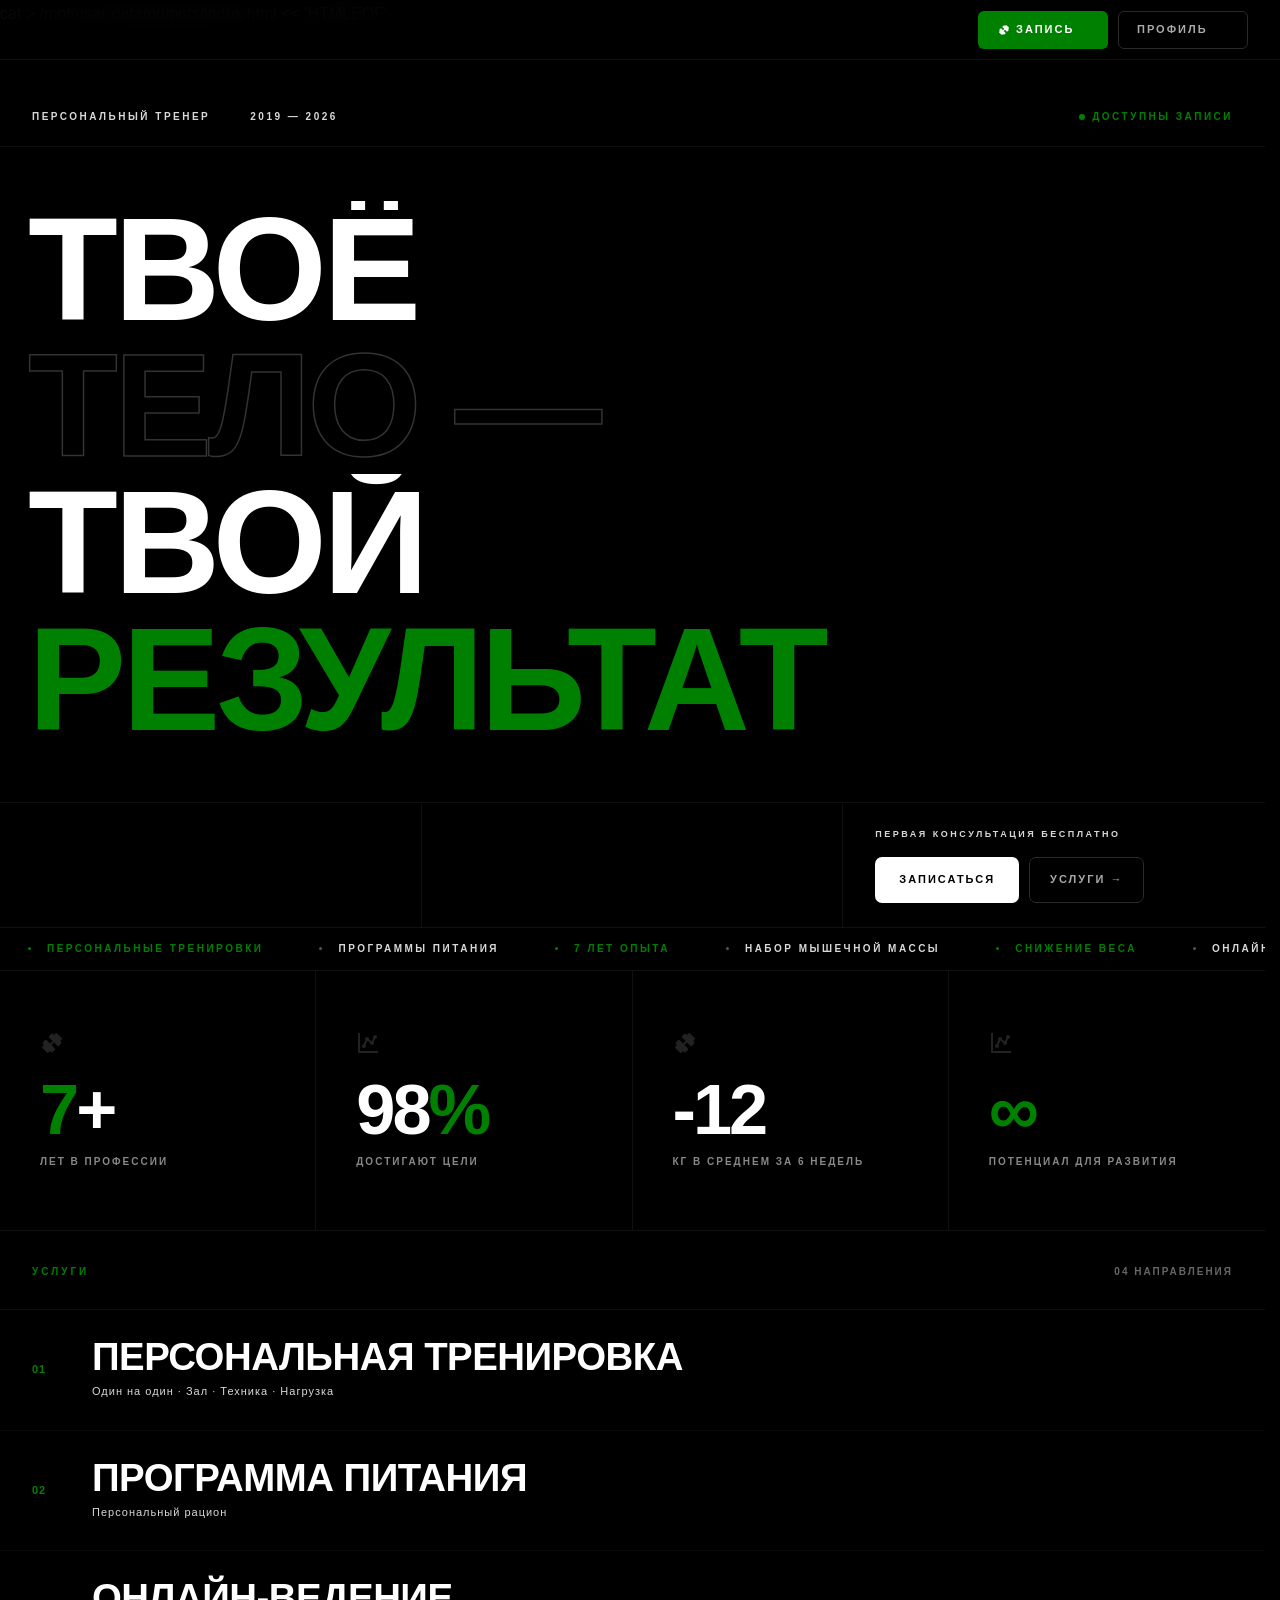
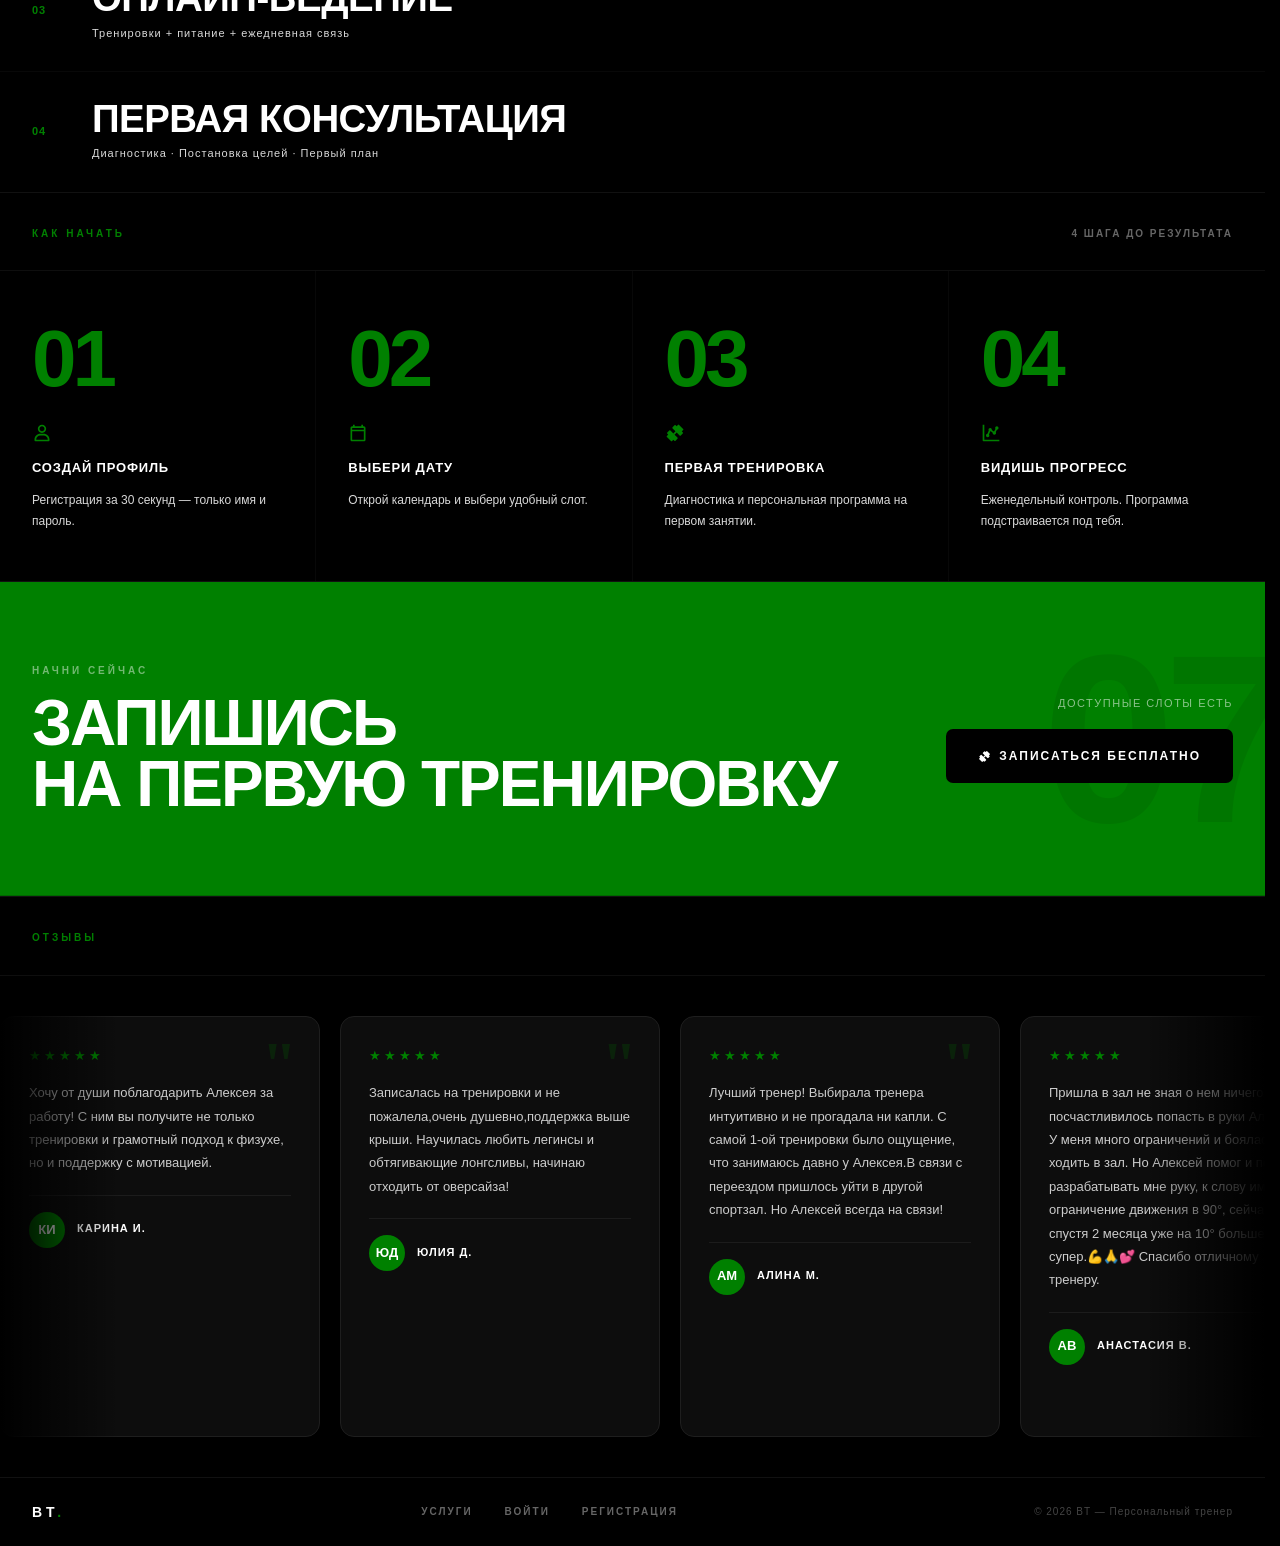
==== commit 212eceea: "Update index.html Добавил отдел 'Отзывы'" ====
--- a/index.html
+++ b/index.html
@@ -149,6 +149,28 @@
     .cta-note { font-size: 11px; color: rgba(255,255,255,.55); text-transform: uppercase; letter-spacing: 1.5px; }
     .btn-cta { display: inline-flex; align-items: center; gap: 8px; background: #000; color: #fff; border: none; border-radius: 7px; padding: 0 32px; height: 54px; font-family: inherit; font-size: 12px; font-weight: 700; letter-spacing: 2px; text-transform: uppercase; cursor: pointer; transition: background .18s, transform .15s; white-space: nowrap; }
     .btn-cta:hover { background: #111; transform: translateY(-2px); }
+
+    /* REVIEWS */
+    .reviews-section { border-top: 1px solid #111; border-bottom: 1px solid #111; padding: 0; overflow: hidden; }
+    .reviews-header { display: flex; justify-content: space-between; align-items: center; padding: 32px 32px 28px; border-bottom: 1px solid #0e0e0e; }
+    .reviews-ticker-wrap { overflow: hidden; padding: 40px 0; position: relative; }
+    .reviews-ticker-wrap::before,
+    .reviews-ticker-wrap::after { content: ''; position: absolute; top: 0; bottom: 0; width: 120px; z-index: 2; pointer-events: none; }
+    .reviews-ticker-wrap::before { left: 0; background: linear-gradient(to right, #000 0%, transparent 100%); }
+    .reviews-ticker-wrap::after { right: 0; background: linear-gradient(to left, #000 0%, transparent 100%); }
+    .reviews-track { display: flex; width: max-content; animation: reviewsScroll 40s linear infinite; gap: 20px; }
+    .reviews-track:hover { animation-play-state: paused; }
+    @keyframes reviewsScroll { to { transform: translateX(-50%); } }
+    .rev-card { background: #0d0d0d; border: 1px solid #1e1e1e; border-radius: 14px; padding: 28px 28px 24px; width: 320px; flex-shrink: 0; position: relative; transition: border-color .25s, background .25s; cursor: default; }
+    .rev-card:hover { background: #111; border-color: #2a2a2a; }
+    .rev-card::before { content: '"'; position: absolute; top: 16px; right: 22px; font-size: 64px; font-weight: 700; color: #008000; line-height: 1; opacity: .18; font-family: Georgia, serif; }
+    .rev-stars { display: flex; gap: 3px; margin-bottom: 14px; }
+    .rev-stars span { color: #008000; font-size: 13px; }
+    .rev-text { font-size: 13px; color: #ccc; line-height: 1.8; margin-bottom: 20px; }
+    .rev-author { display: flex; align-items: center; gap: 12px; border-top: 1px solid #1c1c1c; padding-top: 16px; }
+    .rev-avatar { width: 36px; height: 36px; border-radius: 50%; background: #008000; display: flex; align-items: center; justify-content: center; font-size: 13px; font-weight: 700; color: #fff; flex-shrink: 0; }
+    .rev-name { font-size: 11px; font-weight: 700; letter-spacing: 1px; text-transform: uppercase; color: #fff; }
+    .rev-meta { font-size: 10px; color: #555; letter-spacing: .5px; margin-top: 2px; }
 
     /* FOOTER */
     .footer { display: flex; align-items: center; justify-content: space-between; padding: 22px 32px; }
@@ -438,6 +460,117 @@
     </div>
   </div>
 
+  <!-- ОТЗЫВЫ -->
+  <section class="reviews-section">
+    <div class="reviews-header">
+      <div class="label-tag">Отзывы</div>
+      <div class="label-count"></div>
+    </div>
+    <div class="reviews-ticker-wrap">
+      <div class="reviews-track" id="reviewsTrack">
+
+        <div class="rev-card">
+          <div class="rev-stars"><span>★</span><span>★</span><span>★</span><span>★</span><span>★</span></div>
+          <div class="rev-text">Хочу от души поблагодарить Алексея за работу! С ним вы получите не только тренировки и грамотный подход к физухе, но и поддержку с мотивацией.</div>
+          <div class="rev-author"><div class="rev-avatar">КИ</div><div><div class="rev-name">Карина И.</div><div class="rev-meta"></div></div></div>
+        </div>
+
+        <div class="rev-card">
+          <div class="rev-stars"><span>★</span><span>★</span><span>★</span><span>★</span><span>★</span></div>
+          <div class="rev-text">Записалась на тренировки и не пожалела,очень душевно,поддержка выше крыши. Научилась любить легинсы и обтягивающие лонгсливы, начинаю отходить от оверсайза!</div>
+          <div class="rev-author"><div class="rev-avatar">ЮД</div><div><div class="rev-name">Юлия Д.</div><div class="rev-meta"></div></div></div>
+        </div>
+
+        <div class="rev-card">
+          <div class="rev-stars"><span>★</span><span>★</span><span>★</span><span>★</span><span>★</span></div>
+          <div class="rev-text">Лучший тренер! Выбирала тренера интуитивно и не прогадала ни капли. С самой 1-ой тренировки было ощущение, что занимаюсь давно у Алексея.В связи с переездом пришлось уйти в другой спортзал. Но Алексей всегда на связи!</div>
+          <div class="rev-author"><div class="rev-avatar">АМ</div><div><div class="rev-name">Алина М.</div><div class="rev-meta"></div></div></div>
+        </div>
+
+        <div class="rev-card">
+          <div class="rev-stars"><span>★</span><span>★</span><span>★</span><span>★</span><span>★</span></div>
+          <div class="rev-text">Пришла в зал не зная о нем ничего, посчастливилось попасть в руки Алексея. У меня много ограничений и боялась ходить в зал. Но Алексей помог и помогает разрабатывать мне руку, к слову имела ограничение движения в 90°, сейчас спустя 2 месяца уже на 10° больше и это супер.💪🙏💕 Спасибо отличному тренеру.</div>
+          <div class="rev-author"><div class="rev-avatar">AВ</div><div><div class="rev-name">Анастасия В.</div><div class="rev-meta"></div></div></div>
+        </div>
+
+        <div class="rev-card">
+          <div class="rev-stars"><span>★</span><span>★</span><span>★</span><span>★</span><span>★</span></div>
+          <div class="rev-text">Ровно год назад я пришла в зал с достаточно серьезными проблемами. Я знала что мне нужен тренер который будет строгим, не давать мне халтурить, тренер который решит мою проблему с резко набранным лишним весом. За год мы добились: сброс лишних 7кг, набор мышечной массы, упругость кожи, выпрямление и укрепление спины, снятие зажимов. Считаю этот год очень продуктивным, благодаря Алексею.</div>
+          <div class="rev-author"><div class="rev-avatar">ГВ</div><div><div class="rev-name">Гулия В.</div><div class="rev-meta"></div></div></div>
+        </div>
+
+        <div class="rev-card">
+          <div class="rev-stars"><span>★</span><span>★</span><span>★</span><span>★</span><span>★</span></div>
+          <div class="rev-text">Полгода назад были очень серьезные проблемы со здоровьем. Было тяжело дышать, повышенное давление, бессонные ночи. Спортзал был для меня табу всю мою жизнь. Выбрала Алексея интуитивно. За месяца 4 скинула 17 лишних кг и это не предел. Сейчас я посещаю тренировки с удовольствием и даже скучаю по ним, в выходные дни. Алексей, спасибо вам за вашу работу и индивидуальный подход!</div>
+          <div class="rev-author"><div class="rev-avatar">РМ</div><div><div class="rev-name">Регина М.</div><div class="rev-meta"></div></div></div>
+        </div>
+
+        <div class="rev-card">
+          <div class="rev-stars"><span>★</span><span>★</span><span>★</span><span>★</span><span>★</span></div>
+          <div class="rev-text">Пришла к Алексею с болью в спине в грудной клетке. С первого сеанса массажа мне стало понятно, что я попала в надежные руки профессионала. Ушли боли и проблемы со спиной, улучшилось качество жизни. Алексей скорректировал мое питание, благодаря чему я скинула за 6 месяцев более чем 15 кг. Стала лучше растяжка, выносливость, спина выпрямилась. Появилась энергия и бодрость!</div>
+          <div class="rev-author"><div class="rev-avatar">ГИ</div><div><div class="rev-name">Гульнара И.</div><div class="rev-meta"></div></div></div>
+        </div>
+
+        <div class="rev-card">
+          <div class="rev-stars"><span>★</span><span>★</span><span>★</span><span>★</span><span>★</span></div>
+          <div class="rev-text">Обратилась к Алексею как к массажисту летом 2024г. На протяжении последних 5 лет беспокоили боли в пояснице, которые блокировала у невропатолога уколами. Уже после первых сеансов массажа поувствовала себя лучше, далее боль ушла полностью.Далее последовали рекомендации по питанию и физической нагрузке для поддержания здоровья!</div>
+          <div class="rev-author"><div class="rev-avatar">ГЗ</div><div><div class="rev-name">Гелюся З.</div><div class="rev-meta"></div></div></div>
+        </div>
+
+        <!-- дублируем для бесшовного тикера -->
+
+        <div class="rev-card">
+          <div class="rev-stars"><span>★</span><span>★</span><span>★</span><span>★</span><span>★</span></div>
+          <div class="rev-text">Хочу от души поблагодарить Алексея за работу! С ним вы получите не только тренировки, но и грамотный подход к физухе, но и поддержку с мотивацией.</div>
+          <div class="rev-author"><div class="rev-avatar">КИ</div><div><div class="rev-name">Карина И.</div><div class="rev-meta"></div></div></div>
+        </div>
+
+        <div class="rev-card">
+          <div class="rev-stars"><span>★</span><span>★</span><span>★</span><span>★</span><span>★</span></div>
+          <div class="rev-text">Записалась на тренировки и не пожалела,очень душевно,поддержка выше крыши. Научилась любить легинсы и обтягивающие лонгсливы, начинаю отходить от оверсайза!</div>
+          <div class="rev-author"><div class="rev-avatar">ЮД</div><div><div class="rev-name">Юлия Д.</div><div class="rev-meta"></div></div></div>
+        </div>
+
+        <div class="rev-card">
+          <div class="rev-stars"><span>★</span><span>★</span><span>★</span><span>★</span><span>★</span></div>
+          <div class="rev-text">Лучший тренер! Выбирала тренера интуитивно и не прогадала ни капли. С самой 1-ой тренировки было ощущение, что занимаюсь давно у Алексея.В связи с переездом пришлось уйти в другой спортзал. Но Алексей всегда на связи!</div>
+          <div class="rev-author"><div class="rev-avatar">АМ</div><div><div class="rev-name">Алина М.</div><div class="rev-meta"></div></div></div>
+        </div>
+
+        <div class="rev-card">
+          <div class="rev-stars"><span>★</span><span>★</span><span>★</span><span>★</span><span>★</span></div>
+          <div class="rev-text">Пришла в зал не зная о нем ничего, посчастливилось попасть в руки Алексея. У меня много ограничений и боялась ходить в зал. Но Алексей помог и помогает разрабатывать мне руку, к слову имела ограничение движения в 90°, сейчас спустя 2 месяца уже на 10° больше и это супер.💪🙏💕 Спасибо отличному тренеру.</div>
+          <div class="rev-author"><div class="rev-avatar">АВ</div><div><div class="rev-name">Анастасия В.</div><div class="rev-meta"></div></div></div>
+        </div>
+
+        <div class="rev-card">
+          <div class="rev-stars"><span>★</span><span>★</span><span>★</span><span>★</span><span>★</span></div>
+          <div class="rev-text">>Ровно год назад я пришла в зал с достаточно серьезными проблемами. Я знала что мне нужен тренер который будет строгим, не давать мне халтурить, тренер который решит мою проблему с резко набранным лишним весом. За год мы добились: сброс лишних 7кг, набор мышечной массы, упругость кожи, выпрямление и укрепление спины, снятие зажимов. Считаю этот год очень продуктивным, благодаря Алексею.</div>
+          <div class="rev-author"><div class="rev-avatar">ГВ</div><div><div class="rev-name">Гулия В.</div><div class="rev-meta"></div></div></div>
+        </div>
+
+        <div class="rev-card">
+          <div class="rev-stars"><span>★</span><span>★</span><span>★</span><span>★</span><span>★</span></div>
+          <div class="rev-text">Полгода назад были очень серьезные проблемы со здоровьем. Было тяжело дышать, повышенное давление, бессонные ночи. Спортзал был для меня табу всю мою жизнь. Выбрала Алексея интуитивно. За месяца 4 скинула 17 лишних кг и это не предел. Сейчас я посещаю тренировки с удовольствием и даже скучаю по ним, в выходные дни. Алексей, спасибо вам за вашу работу и индивидуальный подход!</div>
+          <div class="rev-author"><div class="rev-avatar">РМ</div><div><div class="rev-name">Регина М.</div><div class="rev-meta"></div></div></div>
+        </div>
+
+        <div class="rev-card">
+          <div class="rev-stars"><span>★</span><span>★</span><span>★</span><span>★</span><span>★</span></div>
+          <div class="rev-text">Пришла к Алексею с болью в спине в грудной клетке. С первого сеанса массажа мне стало понятно, что я попала в надежные руки профессионала. Ушли боли и проблемы со спиной, улучшилось качество жизни. Алексей скорректировал мое питание, благодаря чему я скинула за 6 месяцев более чем 15 кг. Стала лучше растяжка, выносливость, спина выпрямилась. Появилась энергия и бодрость!</div>
+          <div class="rev-author"><div class="rev-avatar">ГИ</div><div><div class="rev-name">Гульнара И.</div><div class="rev-meta"></div></div></div>
+        </div>
+
+        <div class="rev-card">
+          <div class="rev-stars"><span>★</span><span>★</span><span>★</span><span>★</span><span>★</span></div>
+          <div class="rev-text">Обратилась к Алексею как к массажисту летом 2024г. На протяжении последних 5 лет беспокоили боли в пояснице, которые блокировала у невропатолога уколами. Уже после первых сеансов массажа поувствовала себя лучше, далее боль ушла полностью.Далее последовали рекомендации по питанию и физической нагрузке для поддержания здоровья!</div>
+          <div class="rev-author"><div class="rev-avatar">ГЗ</div><div><div class="rev-name">Гелюся З.</div><div class="rev-meta"></div></div></div>
+        </div>
+
+      </div>
+    </div>
+  </section>
+
   <!-- FOOTER -->
   <footer class="footer">
     <div class="footer-logo">BT<span>.</span></div>
